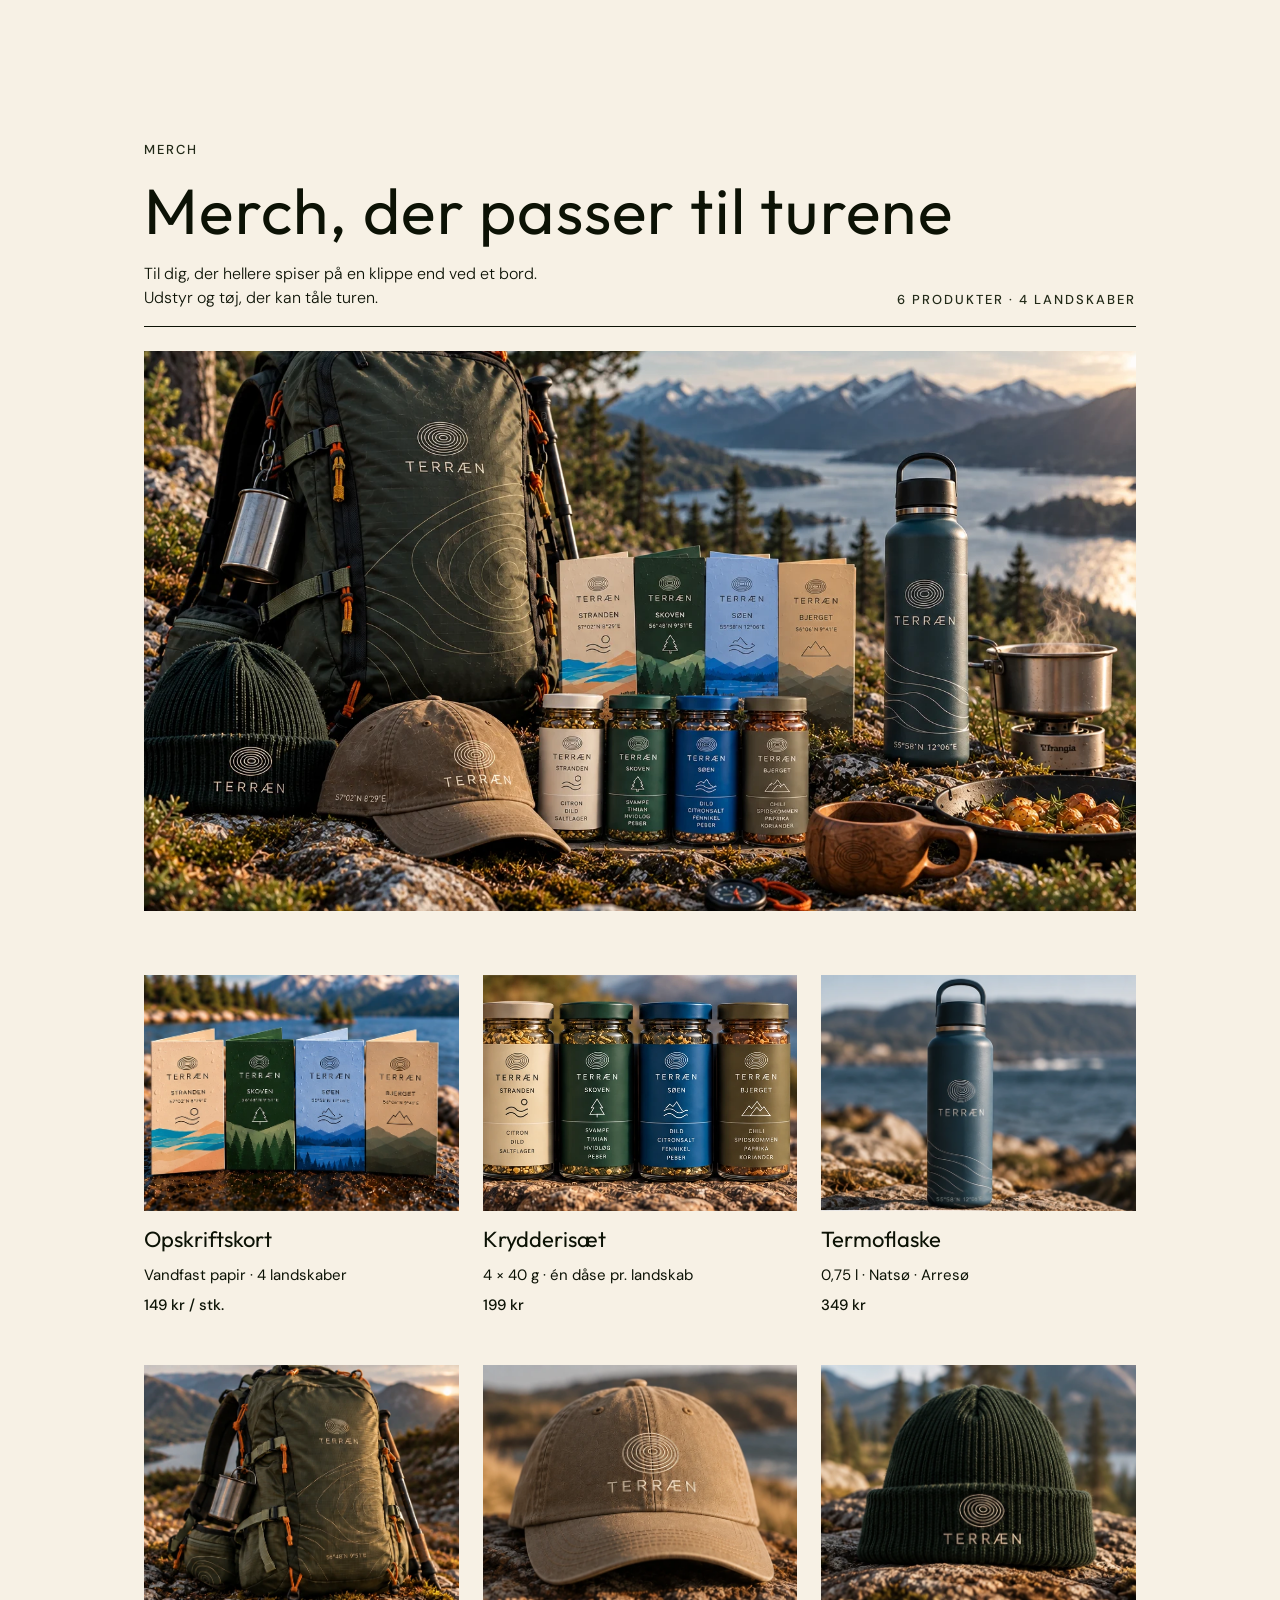
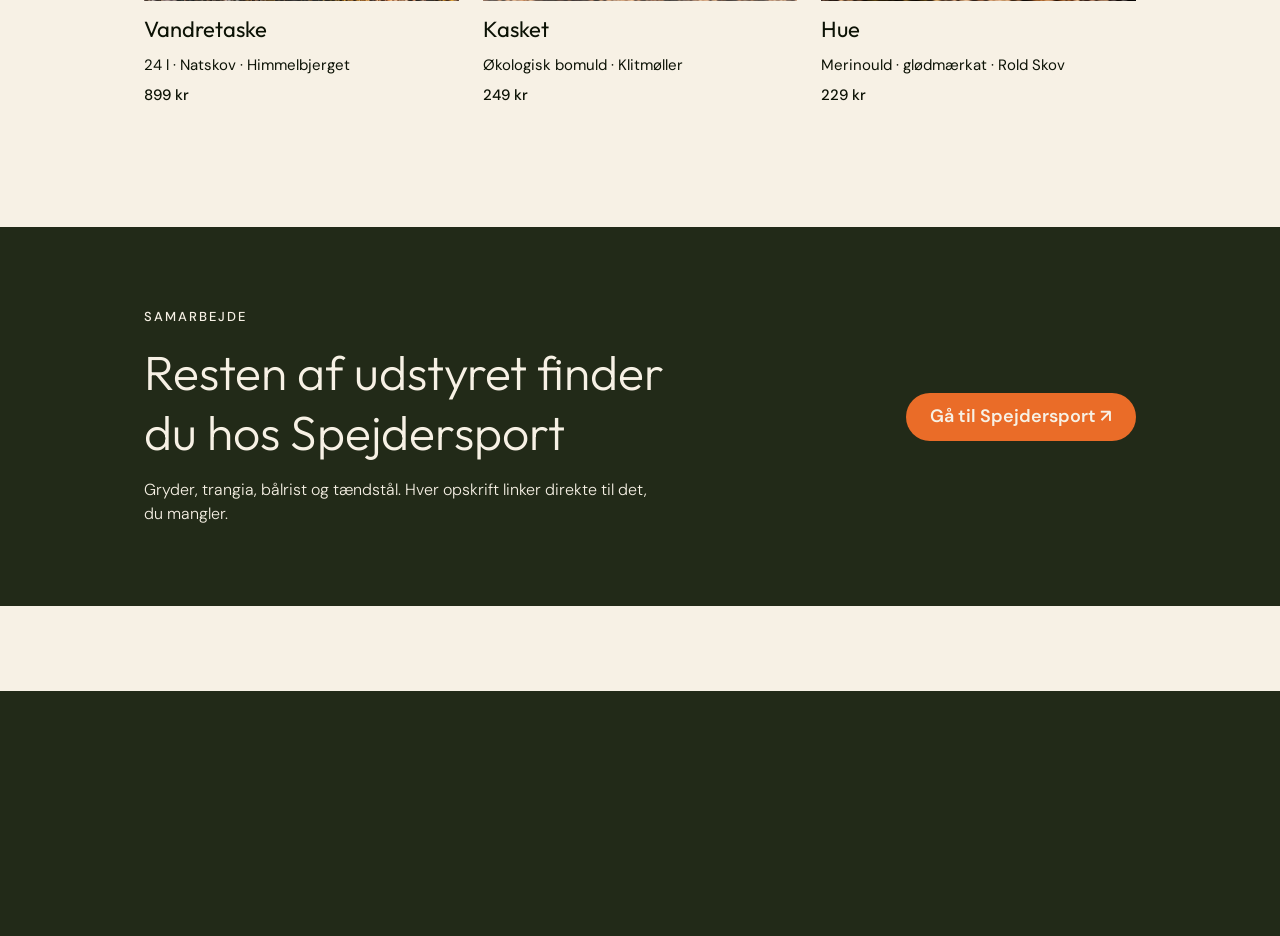
==== merch.html @ c0fa5314 "Merch: oversigt og produktside med billeder - merch.html med 6 produktkort (termoflaske, hue, kasket" ====
<!DOCTYPE html>
<html lang="da">

<head>
    <meta charset="UTF-8">
    <meta name="viewport" content="width=device-width, initial-scale=1.0">
    <link rel="preconnect" href="https://fonts.googleapis.com">
    <link rel="preconnect" href="https://fonts.gstatic.com" crossorigin>
    <link
        href="https://fonts.googleapis.com/css2?family=DM+Sans:ital,opsz,wght@0,9..40,100..1000;1,9..40,100..1000&family=Outfit:wght@100..900&family=Inter:wght@500;600&display=swap"
        rel="stylesheet">
    <link rel="stylesheet" href="css/custom.css">
    <link rel="stylesheet" href="css/general.css">
    <link rel="stylesheet" href="css/merch.css">
    <link rel="icon" href="favicon/favicon.png" type="image/png">
    <link rel="apple-touch-icon" href="favicon/favicon.png">
    <meta name="robots" content="noindex, nofollow">
    <script src="js/index.js" defer></script>
    <title>Terræn — Merch</title>
</head>

<body>
    <header></header>

    <main class="merch">
        <section class="merch-intro">
            <p class="caps lille-overskrift">Merch</p>
            <h1 class="merch-titel">Merch, der passer til turene</h1>
            <div class="merch-intro-bund">
                <p>Til dig, der hellere spiser på en klippe end ved et bord. Udstyr og tøj, der kan tåle turen.</p>
                <p class="caps lille-overskrift">6 produkter · 4 landskaber</p>
            </div>
        </section>

        <img class="merch-hero" src="imgs/merch/alle-produkter.webp" alt="Alle Terræn-produkter på en klippe ved en sø">

        <ul class="merchListe">
            <li class="merch-kort">
                <a href="merchprodukt.html?id=1">
                    <img class="merch-kort-billede" src="imgs/merch/opskriftskort-1.webp" alt="Opskriftskort">
                    <h3 class="merch-kort-navn">Opskriftskort</h3>
                    <p class="merch-kort-tekst">Vandfast papir · 4 landskaber</p>
                    <p class="merch-kort-pris">149 kr / stk.</p>
                </a>
            </li>

            <li class="merch-kort">
                <a href="merchprodukt.html?id=2">
                    <img class="merch-kort-billede" src="imgs/merch/krydderisaet-3.webp" alt="Krydderisæt">
                    <h3 class="merch-kort-navn">Krydderisæt</h3>
                    <p class="merch-kort-tekst">4 × 40 g · én dåse pr. landskab</p>
                    <p class="merch-kort-pris">199 kr</p>
                </a>
            </li>

            <li class="merch-kort">
                <a href="merchprodukt.html?id=3">
                    <img class="merch-kort-billede" src="imgs/merch/termoflaske-1.webp" alt="Termoflaske">
                    <h3 class="merch-kort-navn">Termoflaske</h3>
                    <p class="merch-kort-tekst">0,75 l · Natsø · Arresø</p>
                    <p class="merch-kort-pris">349 kr</p>
                </a>
            </li>

            <li class="merch-kort">
                <a href="merchprodukt.html?id=4">
                    <img class="merch-kort-billede" src="imgs/merch/vandretaske-1.webp" alt="Vandretaske">
                    <h3 class="merch-kort-navn">Vandretaske</h3>
                    <p class="merch-kort-tekst">24 l · Natskov · Himmelbjerget</p>
                    <p class="merch-kort-pris">899 kr</p>
                </a>
            </li>

            <li class="merch-kort">
                <a href="merchprodukt.html?id=5">
                    <img class="merch-kort-billede" src="imgs/merch/kasket-1.webp" alt="Kasket">
                    <h3 class="merch-kort-navn">Kasket</h3>
                    <p class="merch-kort-tekst">Økologisk bomuld · Klitmøller</p>
                    <p class="merch-kort-pris">249 kr</p>
                </a>
            </li>

            <li class="merch-kort">
                <a href="merchprodukt.html?id=6">
                    <img class="merch-kort-billede" src="imgs/merch/hue-1.webp" alt="Hue">
                    <h3 class="merch-kort-navn">Hue</h3>
                    <p class="merch-kort-tekst">Merinould · glødmærkat · Rold Skov</p>
                    <p class="merch-kort-pris">229 kr</p>
                </a>
            </li>
        </ul>

        <section class="samarbejde">
            <div class="samarbejde-tekst">
                <p class="caps lille-overskrift">Samarbejde</p>
                <h2 class="samarbejde-titel">Resten af udstyret finder du hos Spejdersport</h2>
                <p>Gryder, trangia, bålrist og tændstål. Hver opskrift linker direkte til det, du mangler.</p>
            </div>
            <a class="cta-btn" href="https://www.spejdersport.dk" target="_blank">Gå til Spejdersport ↗</a>
        </section>
    </main>

    <footer></footer>
</body>

</html>
---- css/custom.css ----
:root {
  --color-black: #000;
  --color-white: #fff;
  --color-light: #f7f1e5;
  --color-light300: rgba(180, 168, 125, 1);
  --color-green400: #4a6c40;
  --color-green700: #222a18;
  --color-green900: #0c1205;
  --color-orange: #ea6c28;
}
---- css/general.css ----
/**************************CSS Reset**************************/
*,
::before,
::after {
  box-sizing: border-box;
  margin: 0;
  padding: 0;
}

html {
  interpolate-size: allow-keywords;
  font-family: system-ui, sans-serif;
  line-height: 1.5;
  -webkit-font-smoothing: antialiased;
}

h1,
h2 {
  line-height: 1.25;
}

p,
li {
  text-wrap: pretty;
}

img,
svg {
  display: block;
  width: 100%;
  height: auto;
}

label {
  display: block;
}

input,
button,
textarea,
select {
  font: inherit;
  color: inherit;
  background-color: transparent;
  font-size: max(1em, 16px);
}

textarea {
  resize: none;
  min-height: 4lh;
}

legend {
  padding: 0;
}

select,
::picker(select) {
  appearance: base-select;
}
/************************ Fonts ****************************/
body {
  background-color: var(--color-light);
  color: var(--color-green900);
}
h1 {
  font-family: "Outfit";
  font-size: 64px;
  font-weight: 400;
}
h1.mobil {
  font-size: 48px;
}
h2 {
  font-family: "Outfit";
  font-size: 40px;
  font-weight: 300;
}
h2.mobil {
  font-size: 36px;
}
h3 {
  font-family: "Outfit";
  font-size: 32px;
  font-weight: 300;
}
h3.mobil {
  font-size: 24px;
}
h4 {
  font-family: "Outfit";
  font-size: 24px;
  font-weight: 400;
}
h4.mobil {
  font-size: 20px;
}
p {
  font-family: "DM Sans";
  font-size: 16px;
  font-weight: 400;
}
p.caps {
  text-transform: uppercase;
  letter-spacing: 2px;
}
p.caps_thin {
  text-transform: uppercase;
  font-weight: 200;
  letter-spacing: 3px;
}
p.logo-txt {
  font-family: "Outfit";
  font-size: 20px;
  font-weight: 500;
  text-transform: uppercase;
  letter-spacing: 2px;
}
a {
  font-family: "DM Sans";
  font-weight: 400;
  text-decoration: none;
  color: var(--color-green900);
}
a.cta-btn,
.btn {
  font-size: 18px;
  font-weight: 600;
}
a.navlink {
  font-family: "Outfit";
  font-size: 18px;
}
#orange {
  color: var(--color-orange);
}
p.footerlogo {
  font-family: "Outfit";
  font-size: 50px;
  font-weight: 300;
  text-transform: uppercase;
  letter-spacing: 3px;
  color: var(--color-light);
}
/****************************Button**************************/
.cta-btn {
  display: block;
  background-color: var(--color-orange);
  width: fit-content;
  height: 48px;
  align-content: center;
  padding-inline: 1.5rem;
  border-radius: 100px;
  color: var(--color-light);
}
.cta-btn:hover {
  background-color: var(--color-green900);
}
button {
  border: none;
}
/********************* Header & Footer ******************************/
#visiting {
  font-weight: 600;
  text-decoration: underline;
}
header {
  position: sticky;
  max-width: 1200px;
  width: 100%;
  justify-self: center;
  z-index: 99;
}
.headernav {
  display: flex;
  position: relative;
  height: 60px;
  align-items: center;
  justify-content: space-between;
  background-color: var(--color-light);
  border-radius: 500px;
  padding-inline: 1rem;
  margin: 10px;
  z-index: 99;
}
.logo {
  display: flex;
  align-items: center;
  gap: 8px;
  padding: 1rem;
  z-index: 98;
  img {
    max-width: 30px;
  }
}
.menuikon {
  padding: 1rem;
  cursor: pointer;
  z-index: 98;
}
.toplinje,
.midterlinje,
.bundlinje {
  display: block;
  width: 24px;
  height: 3px;
  margin-block: 4px;
  border-radius: 5px;
  background-color: var(--color-green900);
  transition:
    0.4s ease-out,
    color linear 0.01s;
}
.headermenu {
  list-style: none;
  display: none;
}
/* Menu Åben */
.menuikon.menuopen .toplinje {
  transform: rotate(135deg) translate(3px, -3px);
}
.menuikon.menuopen .midterlinje {
  animation: midrotation 0.3s ease-out forwards;
}
@keyframes midrotation {
  0% {
    transform: rotate(0);
  }
  50% {
    opacity: 0.5;
    display: none;
  }
  99% {
    opacity: 0;
    transform: rotate(145deg);
  }
  100% {
    display: none;
  }
}
.menuikon.menuopen .bundlinje {
  transform: rotate(225deg) translate(2px, 2px);
}
.headermenu.menuopen {
  position: absolute;
  top: 30px;
  left: 0;
  display: grid;
  background-color: var(--color-light);
  padding: 30px 0 0 0;
  width: 100%;
  padding: 3rem 1rem 1rem;
  border-bottom-left-radius: 30px;
  border-bottom-right-radius: 30px;
  .line {
    display: block;
    height: 1px;
    width: 100%;
    background-color: var(--color-light300);
  }
  a {
    display: block;
    padding: 1rem;
  }
  a.p-btm {
    padding-bottom: 200px;
  }
}
.line {
  display: none;
}
/* Footer ***************************************************/
footer {
  width: 100%;
  justify-items: center;
  background-color: var(--color-green700);
  padding-block: 65px 85px;
  margin-top: 85px;
  p.caps {
    width: 290px;
    letter-spacing: 6%;
    margin-inline: 1rem;
  }
}
.footernav {
  display: flex;
  flex-wrap: wrap;
  column-gap: 3rem;
  color: var(--color-light);
  row-gap: 3rem;
  justify-content: center;
  max-width: 1200px;
  .logo {
    position: relative;
    align-items: start;
    width: fit-content;
    max-width: 287px;
    width: 100%;
    padding: 0;
    margin: 0 1.5rem 3.5rem;
    img {
      max-width: 48px;
      margin-top: 20px;
    }
    p.samarbejde {
      position: absolute;
      top: 110px;
      font-style: italic;
      color: var(--color-light300);
      font-weight: 200;
      letter-spacing: 11%;
      opacity: 0.7;
    }
  }
}
.logo-txt-box {
  display: grid;
  p.logo-txt {
    line-height: 1px;
    font-size: 20px;
    font-weight: 200;
    text-transform: none;
    letter-spacing: 0.7px;
  }
}
.footermenu {
  list-style: none;
  padding-inline: 1.5rem;
  align-content: center;
  width: 320px;
  a.navlink {
    display: block;
    color: var(--color-light);
    font-weight: 300;
    padding-block: 0.25rem;
  }
}
.nyhedsbrev {
  color: var(--color-light);
  width: 100%;
  justify-items: center;
  align-content: center;
}
.tilmeld {
  display: flex;
  input {
    border: none;
    color: var(--color-green900);
    background-color: var(--color-light);
    padding: 0.5rem 1rem;
    border-top-left-radius: 50px;
    border-bottom-left-radius: 50px;
  }
  input:focus-visible {
    outline: none;
  }
  a.cta-btn {
    border-top-left-radius: 0;
    border-bottom-left-radius: 0;
  }
}
/* Desktop */
@media (min-width: 600px) {
  .footernav {
    row-gap: 5rem;
  }
  .footermenu,
  .nyhedsbrev {
    width: fit-content;
  }
  .nyhedsbrev {
    margin-right: 1.5rem;
  }
}
@media (min-width: 845px) {
  .menuikon {
    display: none;
  }
  .headermenu {
    display: flex;
    gap: 2rem;
    padding-right: 1rem;
  }
}
@media (min-width: 948px) {
  footer {
    padding-block: 105px 140px;
  }
  .footernav {
    column-gap: 0;
    justify-content: space-between;
    width: 100%;
  }
}
---- css/merch.css ----
/* =========================================================
   MERCH – Mobile first
   Bygger videre på custom.css (farver) og general.css
   (reset, fonte og .cta-btn). De filer ændres ikke.
   Produktkortene bruges også på produkt.html.
   ========================================================= */

/* Sidemargin – skifter på tablet og desktop længere nede */
.merch {
  --side-margin: 24px;
}

.merchListe,
.breadcrumbs ol { list-style: none; }

/* Bruges sammen med jeres p.caps */
.lille-overskrift {
  font-size: 13px;
  font-weight: 500;
  letter-spacing: 0.08em;
  color: var(--color-green700);
}

/* ---------- Intro ---------- */

.merch-intro {
  display: flex;
  flex-direction: column;
  gap: 16px;
  padding: 40px var(--side-margin) 24px;
}

.merch-titel {
  font-size: 44px;
  line-height: 1.1;
  letter-spacing: 0.02em;
}

.merch-intro-bund {
  display: flex;
  flex-direction: column;
  gap: 16px;
  padding-bottom: 16px;
  border-bottom: 1px solid var(--color-green900);
}
.merch-intro-bund p:not(.lille-overskrift) {
  font-weight: 300;
  max-width: 420px;
}

/* ---------- Stort billede ---------- */

.merch-hero {
  padding: 0 var(--side-margin);
  aspect-ratio: 3 / 2;
  object-fit: cover;
}

/* ---------- Produktkort ---------- */

.merchListe {
  display: grid;
  grid-template-columns: 1fr 1fr;
  gap: 32px 12px;
  padding: 48px var(--side-margin) 80px;
}

.merch-kort a {
  display: flex;
  flex-direction: column;
  align-items: flex-start;
  gap: 8px;
}

.merch-kort-billede {
  aspect-ratio: 4 / 3;
  object-fit: cover;
  margin-bottom: 4px;
  transition: opacity .2s;
}
.merch-kort a:hover .merch-kort-billede { opacity: .85; }

.merch-kort-navn {
  font-size: 18px;
  font-weight: 400;
}
.merch-kort-tekst,
.merch-kort-pris { font-size: 14px; }
.merch-kort-pris { font-weight: 500; }

/* ---------- Samarbejde (Spejdersport) ---------- */

.samarbejde {
  display: flex;
  flex-direction: column;
  gap: 32px;
  padding: 80px var(--side-margin);
  background-color: var(--color-green700);
  color: var(--color-light);
}

.samarbejde-tekst {
  display: flex;
  flex-direction: column;
  gap: 16px;
}
.samarbejde .lille-overskrift { color: var(--color-light); }
.samarbejde-titel {
  font-size: 36px;
  color: var(--color-light);
}
.samarbejde-tekst p:not(.lille-overskrift) { font-weight: 300; }

/* Jeres .cta-btn bliver grøn ved hover – på den mørke baggrund bliver den lys i stedet */
.samarbejde .cta-btn:hover {
  background-color: var(--color-light);
  color: var(--color-green900);
}

/* =========================================================
   TABLET
   ========================================================= */
@media (min-width: 768px) {
  .merch { --side-margin: 48px; }

  .merch-titel { font-size: 56px; }

  .merch-intro-bund {
    flex-direction: row;
    justify-content: space-between;
    align-items: flex-end;
  }

  .merchListe {
    grid-template-columns: repeat(3, 1fr);
    gap: 48px 24px;
  }
  .merch-kort-navn { font-size: 22px; }
  .merch-kort-tekst,
  .merch-kort-pris { font-size: 15px; }

  .samarbejde {
    flex-direction: row;
    justify-content: space-between;
    align-items: center;
  }
  .samarbejde-tekst { max-width: 560px; }
}

/* =========================================================
   DESKTOP
   ========================================================= */
@media (min-width: 1200px) {
  .merch { --side-margin: 144px; }

  .merch { padding-top: 80px; } /* plads til header */

  .merch-intro { padding-top: 60px; }
  .merch-titel { font-size: 64px; }

  .merch-hero {
    aspect-ratio: auto;
    height: 560px;
  }

  .merchListe { padding: 64px var(--side-margin) 120px; }

  .samarbejde-titel { font-size: 48px; }
}
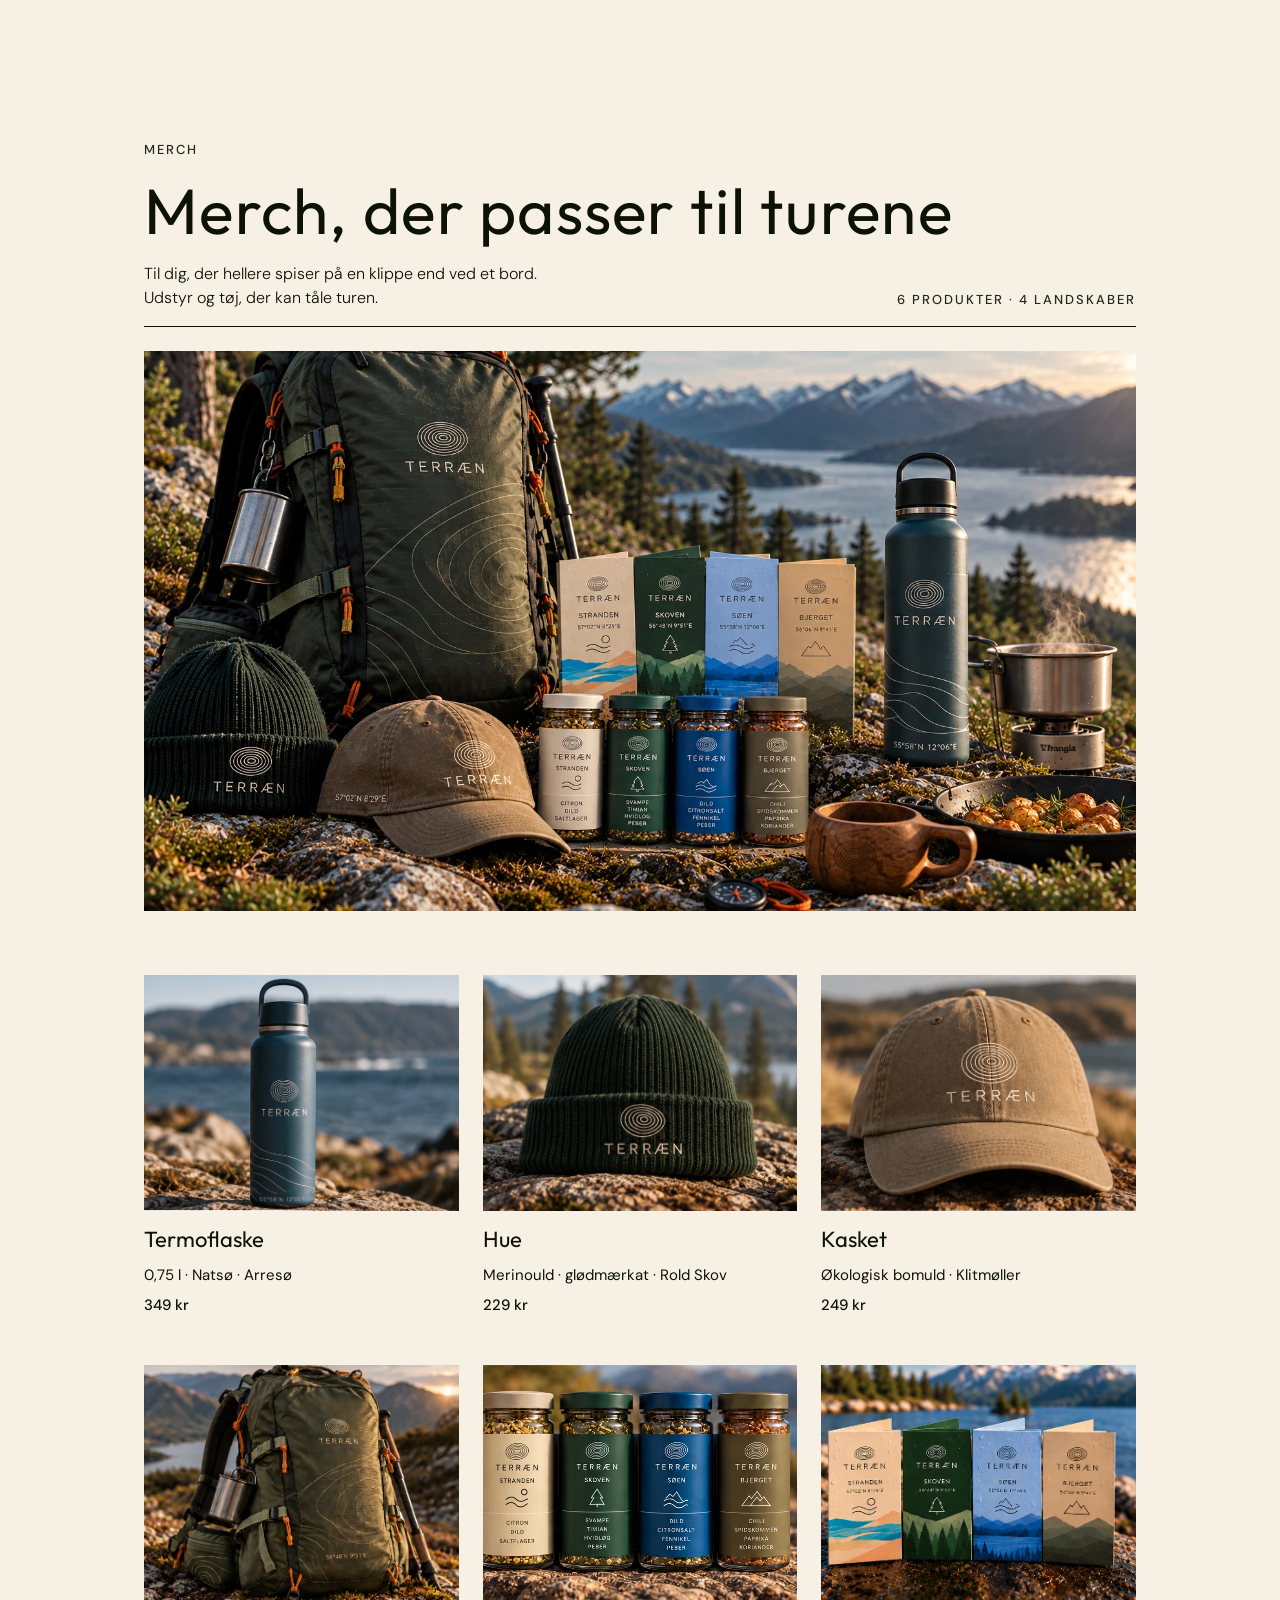
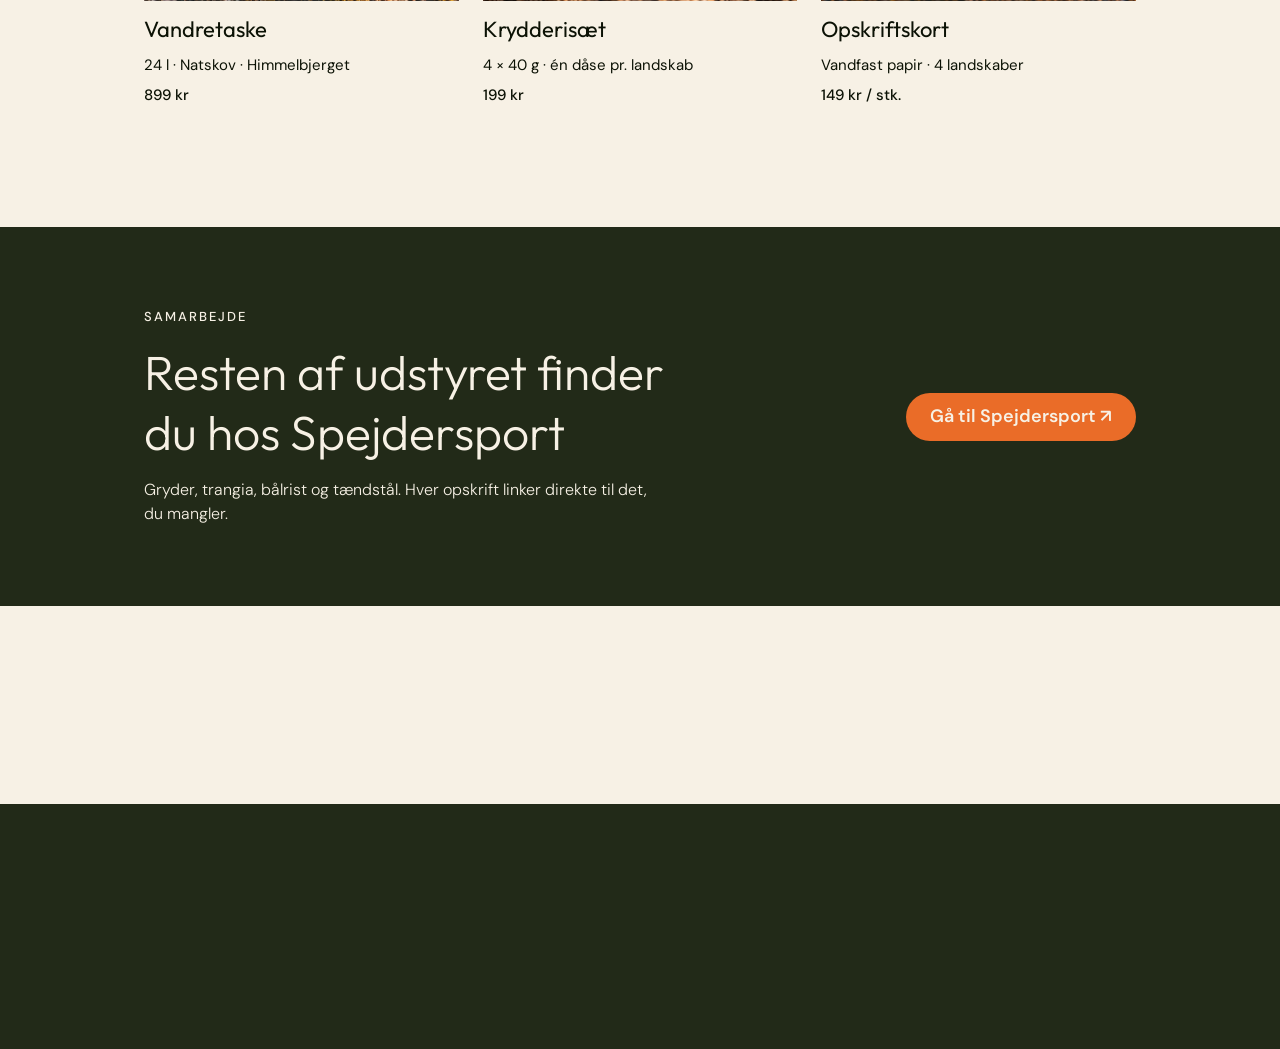
==== commit 24f82251: "Merch: ny rækkefølge, luft før footer, kun mobil og desktop - Produkterne står nu: termoflaske, hue," ====
--- a/merch.html
+++ b/merch.html
@@ -36,11 +36,38 @@
 
         <ul class="merchListe">
             <li class="merch-kort">
-                <a href="merchprodukt.html?id=1">
-                    <img class="merch-kort-billede" src="imgs/merch/opskriftskort-1.webp" alt="Opskriftskort">
-                    <h3 class="merch-kort-navn">Opskriftskort</h3>
-                    <p class="merch-kort-tekst">Vandfast papir · 4 landskaber</p>
-                    <p class="merch-kort-pris">149 kr / stk.</p>
+                <a href="merchprodukt.html?id=3">
+                    <img class="merch-kort-billede" src="imgs/merch/termoflaske-1.webp" alt="Termoflaske">
+                    <h3 class="merch-kort-navn">Termoflaske</h3>
+                    <p class="merch-kort-tekst">0,75 l · Natsø · Arresø</p>
+                    <p class="merch-kort-pris">349 kr</p>
+                </a>
+            </li>
+
+            <li class="merch-kort">
+                <a href="merchprodukt.html?id=6">
+                    <img class="merch-kort-billede" src="imgs/merch/hue-1.webp" alt="Hue">
+                    <h3 class="merch-kort-navn">Hue</h3>
+                    <p class="merch-kort-tekst">Merinould · glødmærkat · Rold Skov</p>
+                    <p class="merch-kort-pris">229 kr</p>
+                </a>
+            </li>
+
+            <li class="merch-kort">
+                <a href="merchprodukt.html?id=5">
+                    <img class="merch-kort-billede" src="imgs/merch/kasket-1.webp" alt="Kasket">
+                    <h3 class="merch-kort-navn">Kasket</h3>
+                    <p class="merch-kort-tekst">Økologisk bomuld · Klitmøller</p>
+                    <p class="merch-kort-pris">249 kr</p>
+                </a>
+            </li>
+
+            <li class="merch-kort">
+                <a href="merchprodukt.html?id=4">
+                    <img class="merch-kort-billede" src="imgs/merch/vandretaske-1.webp" alt="Vandretaske">
+                    <h3 class="merch-kort-navn">Vandretaske</h3>
+                    <p class="merch-kort-tekst">24 l · Natskov · Himmelbjerget</p>
+                    <p class="merch-kort-pris">899 kr</p>
                 </a>
             </li>
 
@@ -54,38 +81,11 @@
             </li>
 
             <li class="merch-kort">
-                <a href="merchprodukt.html?id=3">
-                    <img class="merch-kort-billede" src="imgs/merch/termoflaske-1.webp" alt="Termoflaske">
-                    <h3 class="merch-kort-navn">Termoflaske</h3>
-                    <p class="merch-kort-tekst">0,75 l · Natsø · Arresø</p>
-                    <p class="merch-kort-pris">349 kr</p>
-                </a>
-            </li>
-
-            <li class="merch-kort">
-                <a href="merchprodukt.html?id=4">
-                    <img class="merch-kort-billede" src="imgs/merch/vandretaske-1.webp" alt="Vandretaske">
-                    <h3 class="merch-kort-navn">Vandretaske</h3>
-                    <p class="merch-kort-tekst">24 l · Natskov · Himmelbjerget</p>
-                    <p class="merch-kort-pris">899 kr</p>
-                </a>
-            </li>
-
-            <li class="merch-kort">
-                <a href="merchprodukt.html?id=5">
-                    <img class="merch-kort-billede" src="imgs/merch/kasket-1.webp" alt="Kasket">
-                    <h3 class="merch-kort-navn">Kasket</h3>
-                    <p class="merch-kort-tekst">Økologisk bomuld · Klitmøller</p>
-                    <p class="merch-kort-pris">249 kr</p>
-                </a>
-            </li>
-
-            <li class="merch-kort">
-                <a href="merchprodukt.html?id=6">
-                    <img class="merch-kort-billede" src="imgs/merch/hue-1.webp" alt="Hue">
-                    <h3 class="merch-kort-navn">Hue</h3>
-                    <p class="merch-kort-tekst">Merinould · glødmærkat · Rold Skov</p>
-                    <p class="merch-kort-pris">229 kr</p>
+                <a href="merchprodukt.html?id=1">
+                    <img class="merch-kort-billede" src="imgs/merch/opskriftskort-1.webp" alt="Opskriftskort">
+                    <h3 class="merch-kort-navn">Opskriftskort</h3>
+                    <p class="merch-kort-tekst">Vandfast papir · 4 landskaber</p>
+                    <p class="merch-kort-pris">149 kr / stk.</p>
                 </a>
             </li>
         </ul>
--- a/css/merch.css
+++ b/css/merch.css
@@ -94,6 +94,7 @@
   display: flex;
   flex-direction: column;
   gap: 32px;
+  margin-bottom: 80px; /* lyst mellemrum før footeren, som på opskriftsiden */
   padding: 80px var(--side-margin);
   background-color: var(--color-green700);
   color: var(--color-light);
@@ -165,5 +166,6 @@
 
   .merchListe { padding: 64px var(--side-margin) 120px; }
 
+  .samarbejde { margin-bottom: 198px; }
   .samarbejde-titel { font-size: 48px; }
 }
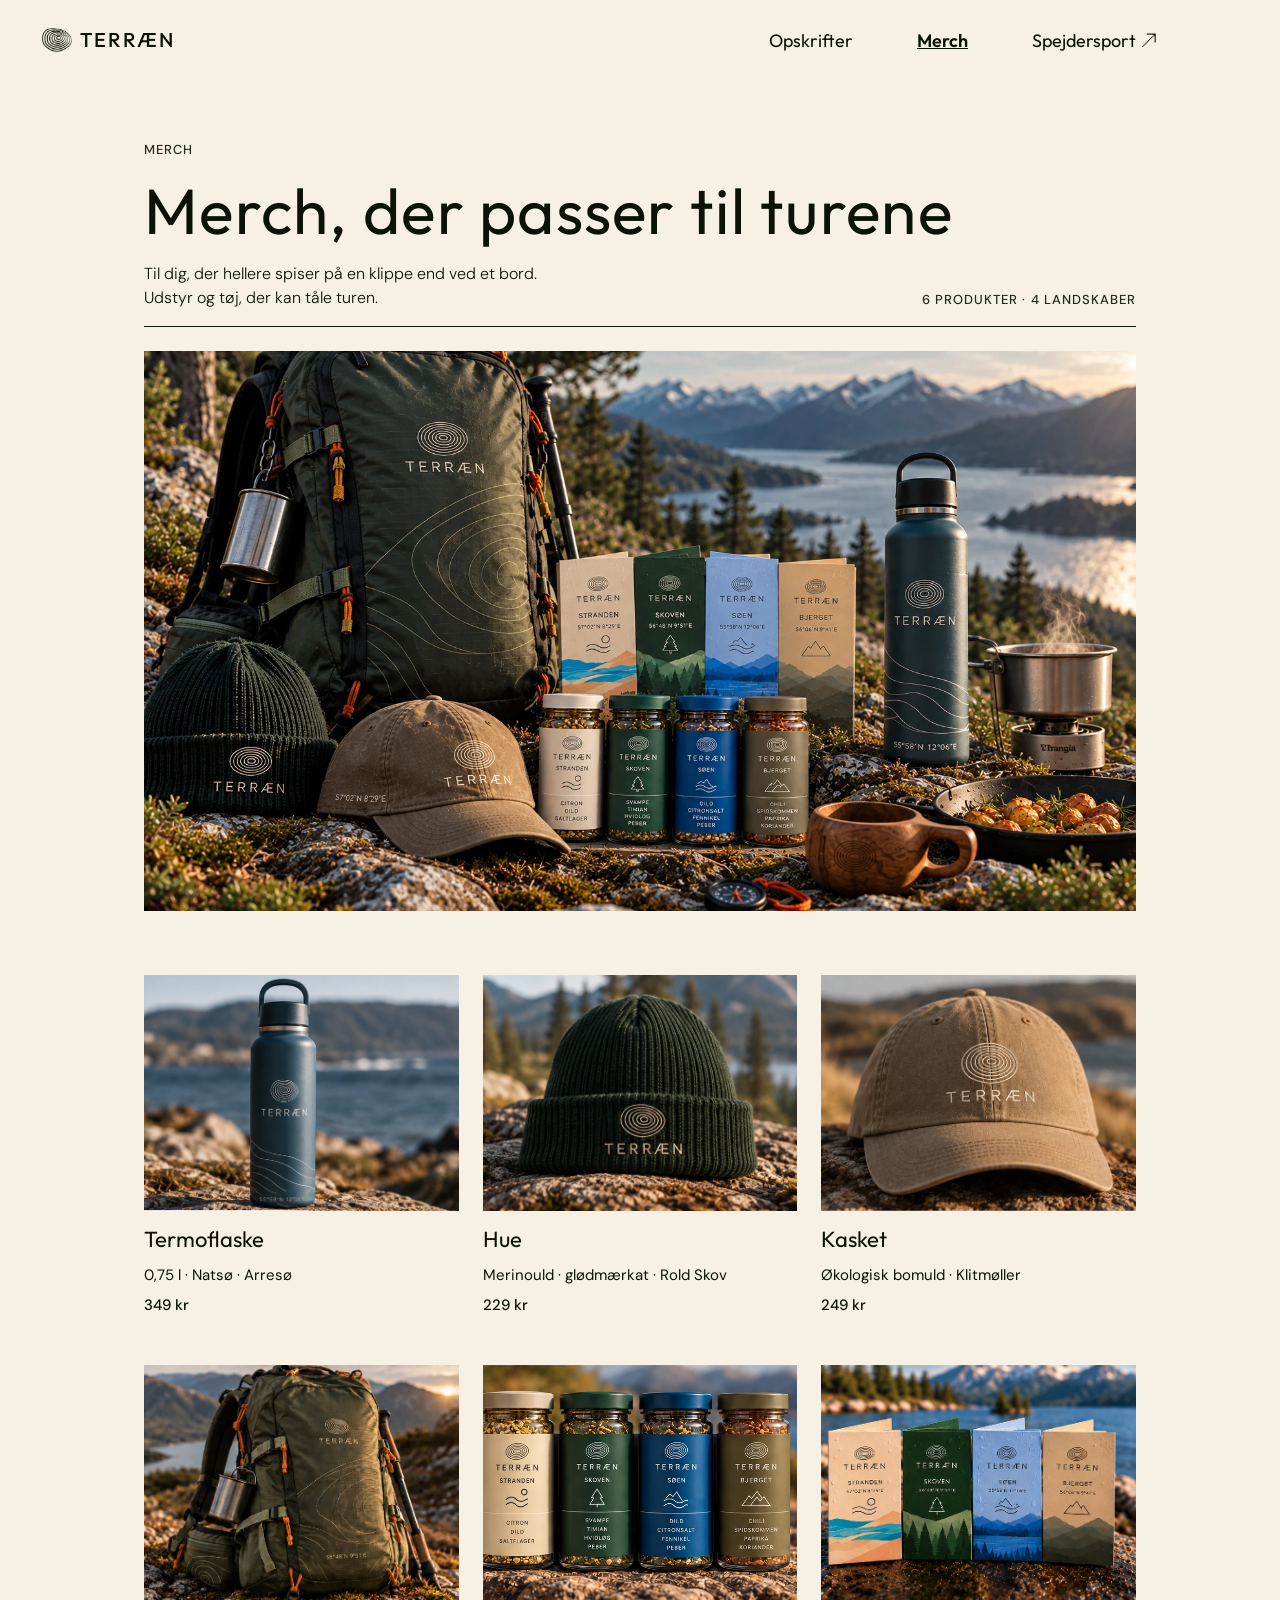
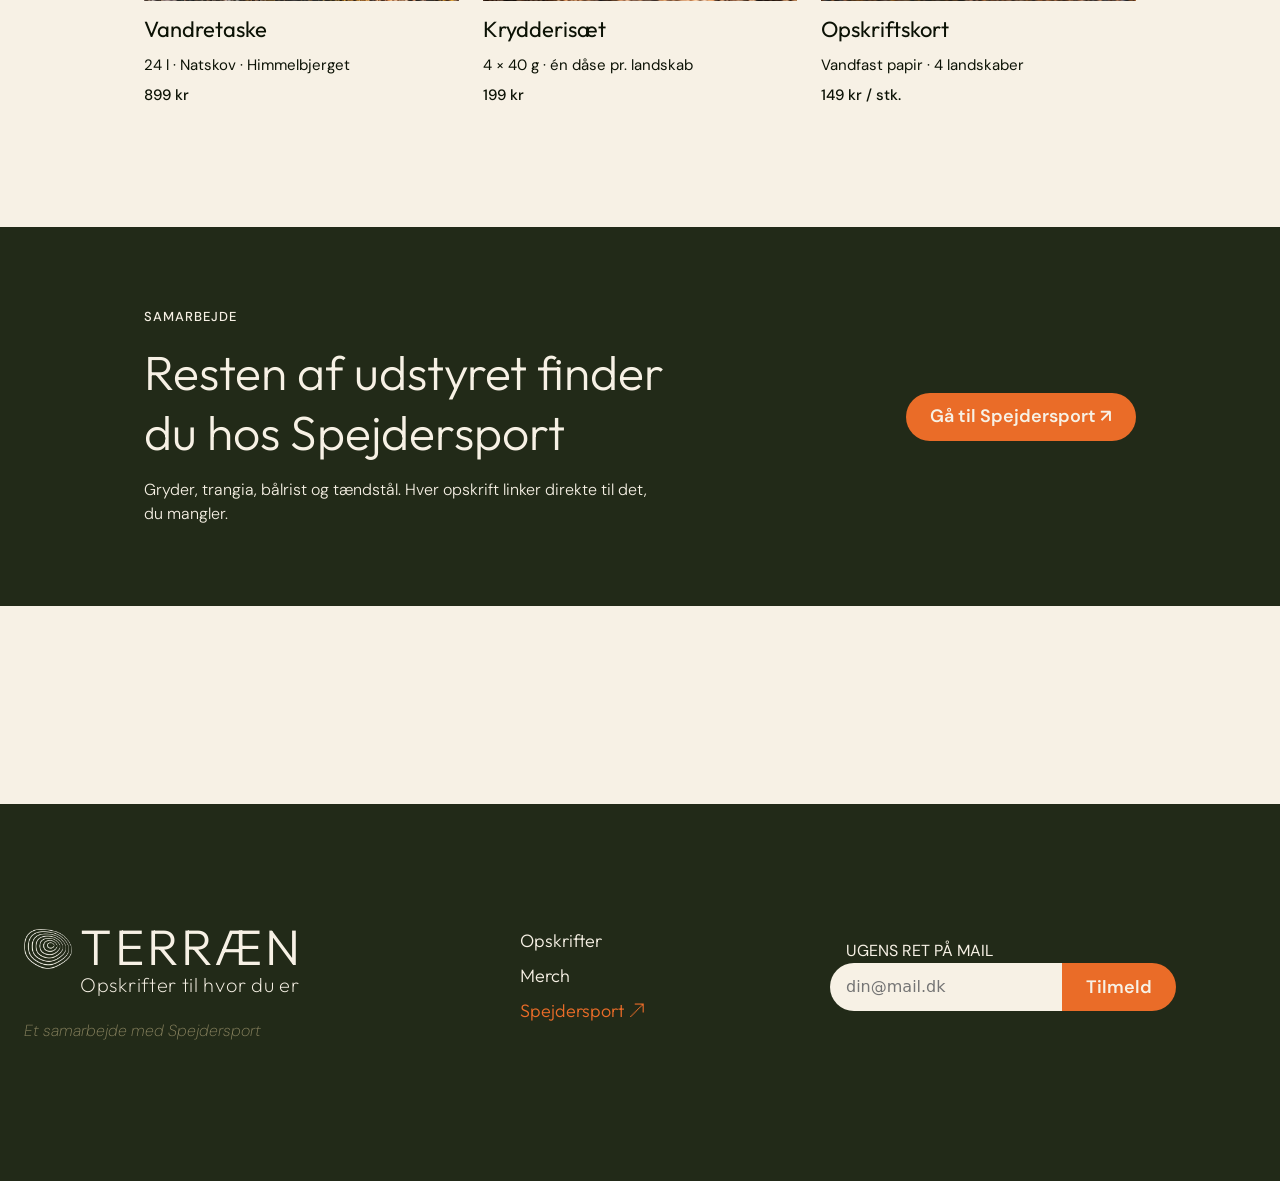
==== commit db43841f: "Merge upstream/main: fælles header, footer og favicon på singleview og merch - Konflikt i singleview" ====
--- a/merch.html
+++ b/merch.html
@@ -1,26 +1,46 @@
-<!DOCTYPE html>
+<!doctype html>
 <html lang="da">
+  <head>
+    <meta charset="UTF-8" />
+    <meta name="viewport" content="width=device-width, initial-scale=1.0" />
+    <link rel="preconnect" href="https://fonts.googleapis.com" />
+    <link rel="preconnect" href="https://fonts.gstatic.com" crossorigin />
+    <link href="https://fonts.googleapis.com/css2?family=DM+Sans:ital,opsz,wght@0,9..40,100..1000;1,9..40,100..1000&family=Outfit:wght@100..900&family=Inter:wght@500;600&display=swap" rel="stylesheet" />
+    <link rel="stylesheet" href="css/custom.css" />
+    <link rel="stylesheet" href="css/general.css" />
+    <link rel="stylesheet" href="css/merch.css" />
+    <meta name="robots" content="noindex, nofollow" />
+    <link rel="apple-touch-icon" sizes="180x180" href="favicon/apple-touch-icon.png" />
+    <link rel="icon" type="image/png" sizes="32x32" href="favicon/favicon-32x32.png" />
+    <link rel="icon" type="image/png" sizes="16x16" href="favicon/favicon-16x16.png" />
+    <link rel="manifest" href="favicon/site.webmanifest" />
+    <script src="js/generel.js" defer></script>
+    <script src="js/index.js" defer></script>
+    <title>Terræn Merch</title>
+  </head>
 
-<head>
-    <meta charset="UTF-8">
-    <meta name="viewport" content="width=device-width, initial-scale=1.0">
-    <link rel="preconnect" href="https://fonts.googleapis.com">
-    <link rel="preconnect" href="https://fonts.gstatic.com" crossorigin>
-    <link
-        href="https://fonts.googleapis.com/css2?family=DM+Sans:ital,opsz,wght@0,9..40,100..1000;1,9..40,100..1000&family=Outfit:wght@100..900&family=Inter:wght@500;600&display=swap"
-        rel="stylesheet">
-    <link rel="stylesheet" href="css/custom.css">
-    <link rel="stylesheet" href="css/general.css">
-    <link rel="stylesheet" href="css/merch.css">
-    <link rel="icon" href="favicon/favicon.png" type="image/png">
-    <link rel="apple-touch-icon" href="favicon/favicon.png">
-    <meta name="robots" content="noindex, nofollow">
-    <script src="js/index.js" defer></script>
-    <title>Terræn — Merch</title>
-</head>
-
-<body>
-    <header></header>
+  <body>
+    <header>
+      <nav class="headernav">
+        <a href="/" class="logo">
+          <img src="imgs/logo-sort.webp" alt="Logo for Terræn, en bølget spiral inspireret af et topografisk kort." />
+          <p class="logo-txt">Terræn</p>
+        </a>
+        <button class="menuikon" aria-label="Åben mobil menu">
+          <span class="toplinje"></span>
+          <span class="midterlinje"></span>
+          <span class="bundlinje"></span>
+        </button>
+        <ul class="headermenu">
+          <li><span class="line"></span></li>
+          <li><a class="navlink" href="productlist.html">Opskrifter</a></li>
+          <li><span class="line"></span></li>
+          <li><a id="visiting" class="navlink" href="merch.html">Merch</a></li>
+          <li><span class="line"></span></li>
+          <li><a class="navlink p-btm" href="https://www.spejdersport.dk/" target="_blank">Spejdersport &#129125;</a></li>
+        </ul>
+      </nav>
+    </header>
 
     <main class="merch">
         <section class="merch-intro">
@@ -90,17 +110,36 @@
             </li>
         </ul>
 
-        <section class="samarbejde">
-            <div class="samarbejde-tekst">
+        <section class="spejdersport">
+            <div class="spejdersport-tekst">
                 <p class="caps lille-overskrift">Samarbejde</p>
-                <h2 class="samarbejde-titel">Resten af udstyret finder du hos Spejdersport</h2>
+                <h2 class="spejdersport-titel">Resten af udstyret finder du hos Spejdersport</h2>
                 <p>Gryder, trangia, bålrist og tændstål. Hver opskrift linker direkte til det, du mangler.</p>
             </div>
             <a class="cta-btn" href="https://www.spejdersport.dk" target="_blank">Gå til Spejdersport ↗</a>
         </section>
     </main>
 
-    <footer></footer>
-</body>
-
+    <footer>
+      <nav class="footernav">
+        <div class="logo">
+          <img src="imgs/logo-hvid.webp" alt="Logo for Terræn, en bølget spiral inspireret af et topografisk kort." />
+          <div class="logo-txt-box">
+            <p class="footerlogo">Terræn</p>
+            <p class="logo-txt">Opskrifter til hvor du er</p>
+          </div>
+          <p class="samarbejde">Et samarbejde med Spejdersport</p>
+        </div>
+        <ul class="footermenu">
+          <li><a class="navlink" href="productlist.html">Opskrifter</a></li>
+          <li><a class="navlink" href="merch.html">Merch</a></li>
+          <li><a class="navlink" id="orange" href="https://www.spejdersport.dk/" target="_blank">Spejdersport &#129125;</a></li>
+        </ul>
+        <div class="nyhedsbrev">
+          <p class="caps">Ugens ret på mail</p>
+          <div class="tilmeld"><input type="email" placeholder="din@mail.dk" /><a class="cta-btn" href="#">Tilmeld</a></div>
+        </div>
+      </nav>
+    </footer>
+  </body>
 </html>
--- a/css/general.css
+++ b/css/general.css
@@ -68,32 +68,20 @@
   font-size: 64px;
   font-weight: 400;
 }
-h1.mobil {
-  font-size: 48px;
-}
 h2 {
   font-family: "Outfit";
   font-size: 40px;
   font-weight: 300;
 }
-h2.mobil {
-  font-size: 36px;
-}
 h3 {
   font-family: "Outfit";
   font-size: 32px;
   font-weight: 300;
 }
-h3.mobil {
-  font-size: 24px;
-}
 h4 {
   font-family: "Outfit";
   font-size: 24px;
   font-weight: 400;
-}
-h4.mobil {
-  font-size: 20px;
 }
 p {
   font-family: "DM Sans";
@@ -102,12 +90,10 @@
 }
 p.caps {
   text-transform: uppercase;
-  letter-spacing: 2px;
 }
 p.caps_thin {
   text-transform: uppercase;
   font-weight: 200;
-  letter-spacing: 3px;
 }
 p.logo-txt {
   font-family: "Outfit";
@@ -272,7 +258,7 @@
 /* Footer ***************************************************/
 footer {
   width: 100%;
-  justify-items: center;
+  justify-content: center;
   background-color: var(--color-green700);
   padding-block: 65px 85px;
   margin-top: 85px;
@@ -389,6 +375,5 @@
   .footernav {
     column-gap: 0;
     justify-content: space-between;
-    width: 100%;
-  }
-}
+  }
+}
--- a/css/merch.css
+++ b/css/merch.css
@@ -1,19 +1,13 @@
-/* =========================================================
-   MERCH – Mobile first
-   Bygger videre på custom.css (farver) og general.css
-   (reset, fonte og .cta-btn). De filer ændres ikke.
-   Produktkortene bruges også på produkt.html.
-   ========================================================= */
-
-/* Sidemargin – skifter på tablet og desktop længere nede */
+/* Sidemargin */
 .merch {
   --side-margin: 24px;
 }
 
 .merchListe,
-.breadcrumbs ol { list-style: none; }
+.breadcrumbs ol {
+  list-style: none;
+}
 
-/* Bruges sammen med jeres p.caps */
 .lille-overskrift {
   font-size: 13px;
   font-weight: 500;
@@ -76,55 +70,70 @@
   aspect-ratio: 4 / 3;
   object-fit: cover;
   margin-bottom: 4px;
-  transition: opacity .2s;
+  transition: opacity 0.2s;
 }
-.merch-kort a:hover .merch-kort-billede { opacity: .85; }
+.merch-kort a:hover .merch-kort-billede {
+  opacity: 0.85;
+}
 
 .merch-kort-navn {
   font-size: 18px;
   font-weight: 400;
 }
 .merch-kort-tekst,
-.merch-kort-pris { font-size: 14px; }
-.merch-kort-pris { font-weight: 500; }
+.merch-kort-pris {
+  font-size: 14px;
+}
+.merch-kort-pris {
+  font-weight: 500;
+}
 
-/* ---------- Samarbejde (Spejdersport) ---------- */
+/* ---------- Spejdersport ---------- */
 
-.samarbejde {
+.spejdersport {
   display: flex;
   flex-direction: column;
   gap: 32px;
-  margin-bottom: 80px; /* lyst mellemrum før footeren, som på opskriftsiden */
+  margin-bottom: 80px;
   padding: 80px var(--side-margin);
   background-color: var(--color-green700);
   color: var(--color-light);
 }
 
-.samarbejde-tekst {
+.spejdersport-tekst {
   display: flex;
   flex-direction: column;
   gap: 16px;
 }
-.samarbejde .lille-overskrift { color: var(--color-light); }
-.samarbejde-titel {
+.spejdersport .lille-overskrift {
+  color: var(--color-light);
+}
+.spejdersport-titel {
   font-size: 36px;
   color: var(--color-light);
 }
-.samarbejde-tekst p:not(.lille-overskrift) { font-weight: 300; }
+.spejdersport-tekst p:not(.lille-overskrift) {
+  font-weight: 300;
+}
 
-/* Jeres .cta-btn bliver grøn ved hover – på den mørke baggrund bliver den lys i stedet */
-.samarbejde .cta-btn:hover {
+.spejdersport .cta-btn:hover {
   background-color: var(--color-light);
   color: var(--color-green900);
 }
 
-/* =========================================================
-   TABLET
-   ========================================================= */
-@media (min-width: 768px) {
-  .merch { --side-margin: 48px; }
+/* ---------- Desktop ---------- */
 
-  .merch-titel { font-size: 56px; }
+@media (min-width: 1200px) {
+  .merch {
+    --side-margin: 144px;
+  }
+
+  .merch-intro {
+    padding-top: 60px;
+  }
+  .merch-titel {
+    font-size: 64px;
+  }
 
   .merch-intro-bund {
     flex-direction: row;
@@ -132,40 +141,34 @@
     align-items: flex-end;
   }
 
-  .merchListe {
-    grid-template-columns: repeat(3, 1fr);
-    gap: 48px 24px;
-  }
-  .merch-kort-navn { font-size: 22px; }
-  .merch-kort-tekst,
-  .merch-kort-pris { font-size: 15px; }
-
-  .samarbejde {
-    flex-direction: row;
-    justify-content: space-between;
-    align-items: center;
-  }
-  .samarbejde-tekst { max-width: 560px; }
-}
-
-/* =========================================================
-   DESKTOP
-   ========================================================= */
-@media (min-width: 1200px) {
-  .merch { --side-margin: 144px; }
-
-  .merch { padding-top: 80px; } /* plads til header */
-
-  .merch-intro { padding-top: 60px; }
-  .merch-titel { font-size: 64px; }
-
   .merch-hero {
     aspect-ratio: auto;
     height: 560px;
   }
 
-  .merchListe { padding: 64px var(--side-margin) 120px; }
+  .merchListe {
+    grid-template-columns: repeat(3, 1fr);
+    gap: 48px 24px;
+    padding: 64px var(--side-margin) 120px;
+  }
+  .merch-kort-navn {
+    font-size: 22px;
+  }
+  .merch-kort-tekst,
+  .merch-kort-pris {
+    font-size: 15px;
+  }
 
-  .samarbejde { margin-bottom: 198px; }
-  .samarbejde-titel { font-size: 48px; }
+  .spejdersport {
+    flex-direction: row;
+    justify-content: space-between;
+    align-items: center;
+    margin-bottom: 198px;
+  }
+  .spejdersport-tekst {
+    max-width: 560px;
+  }
+  .spejdersport-titel {
+    font-size: 48px;
+  }
 }
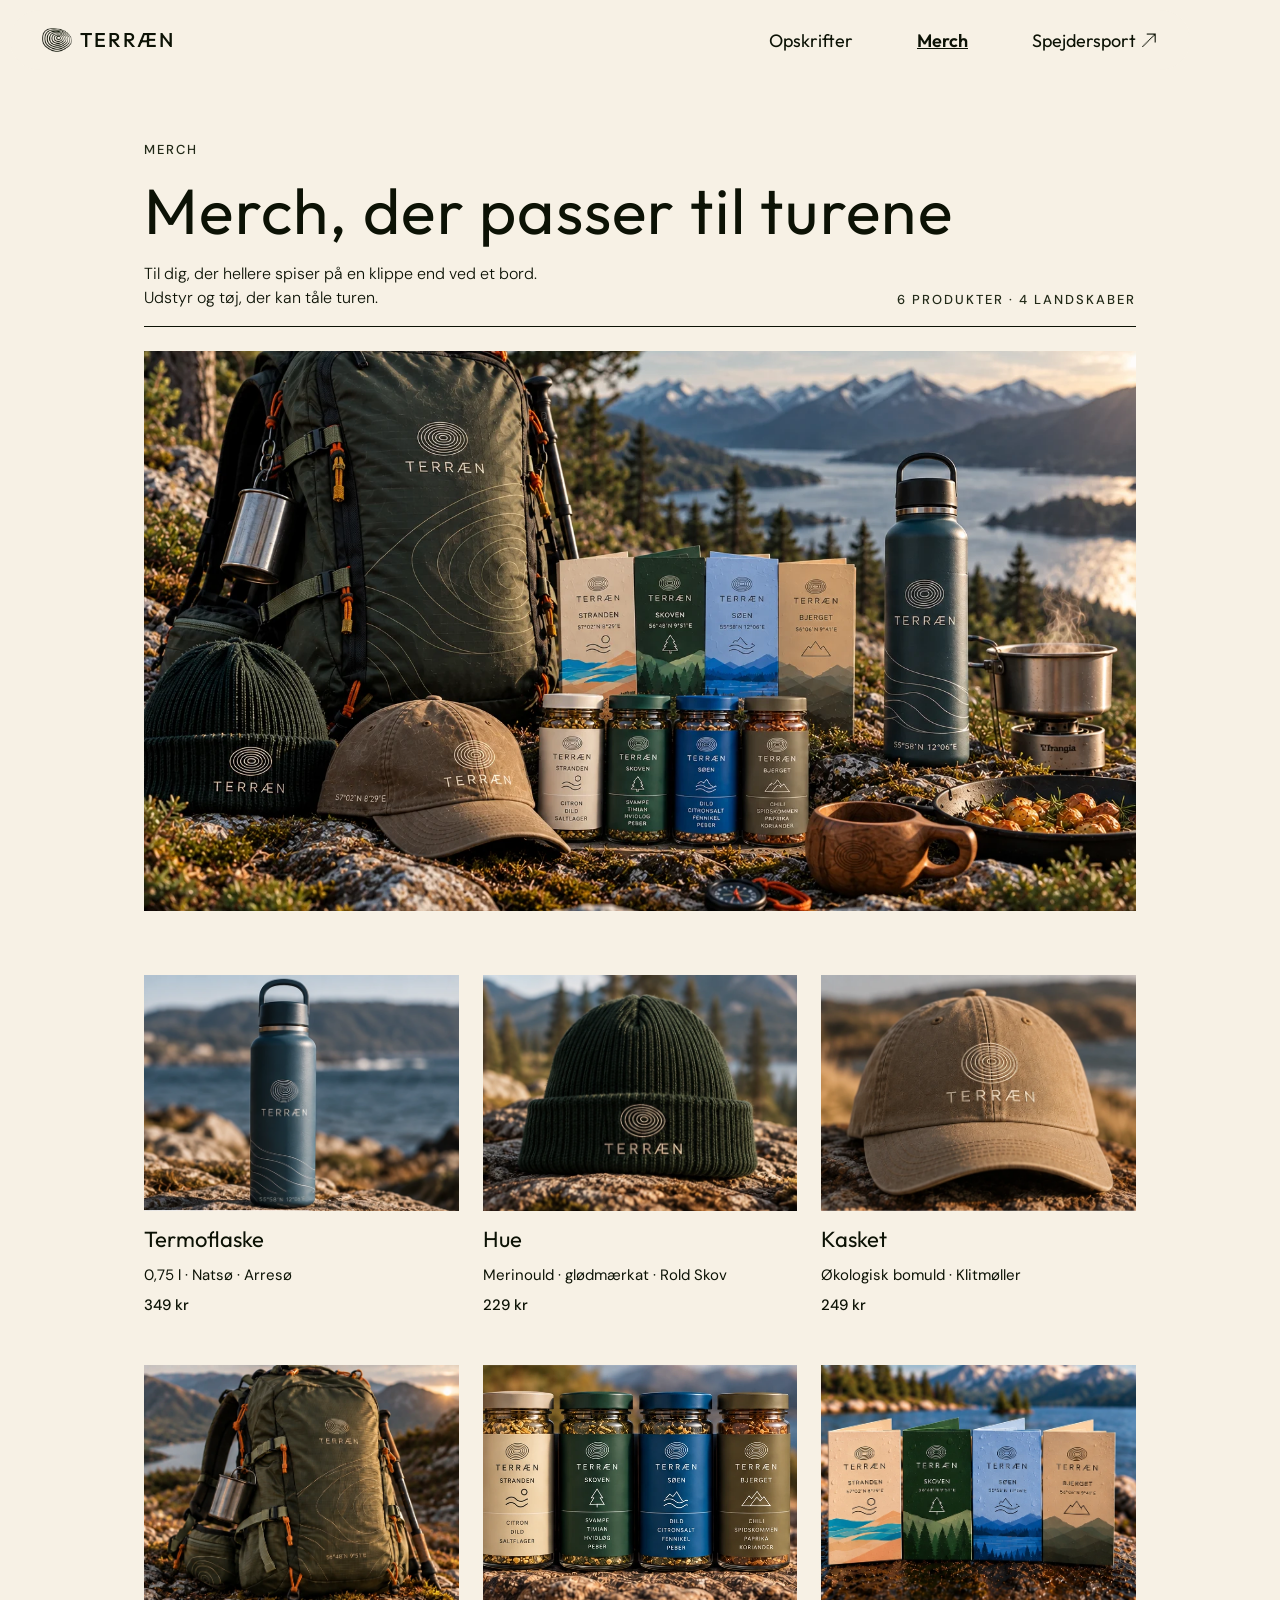
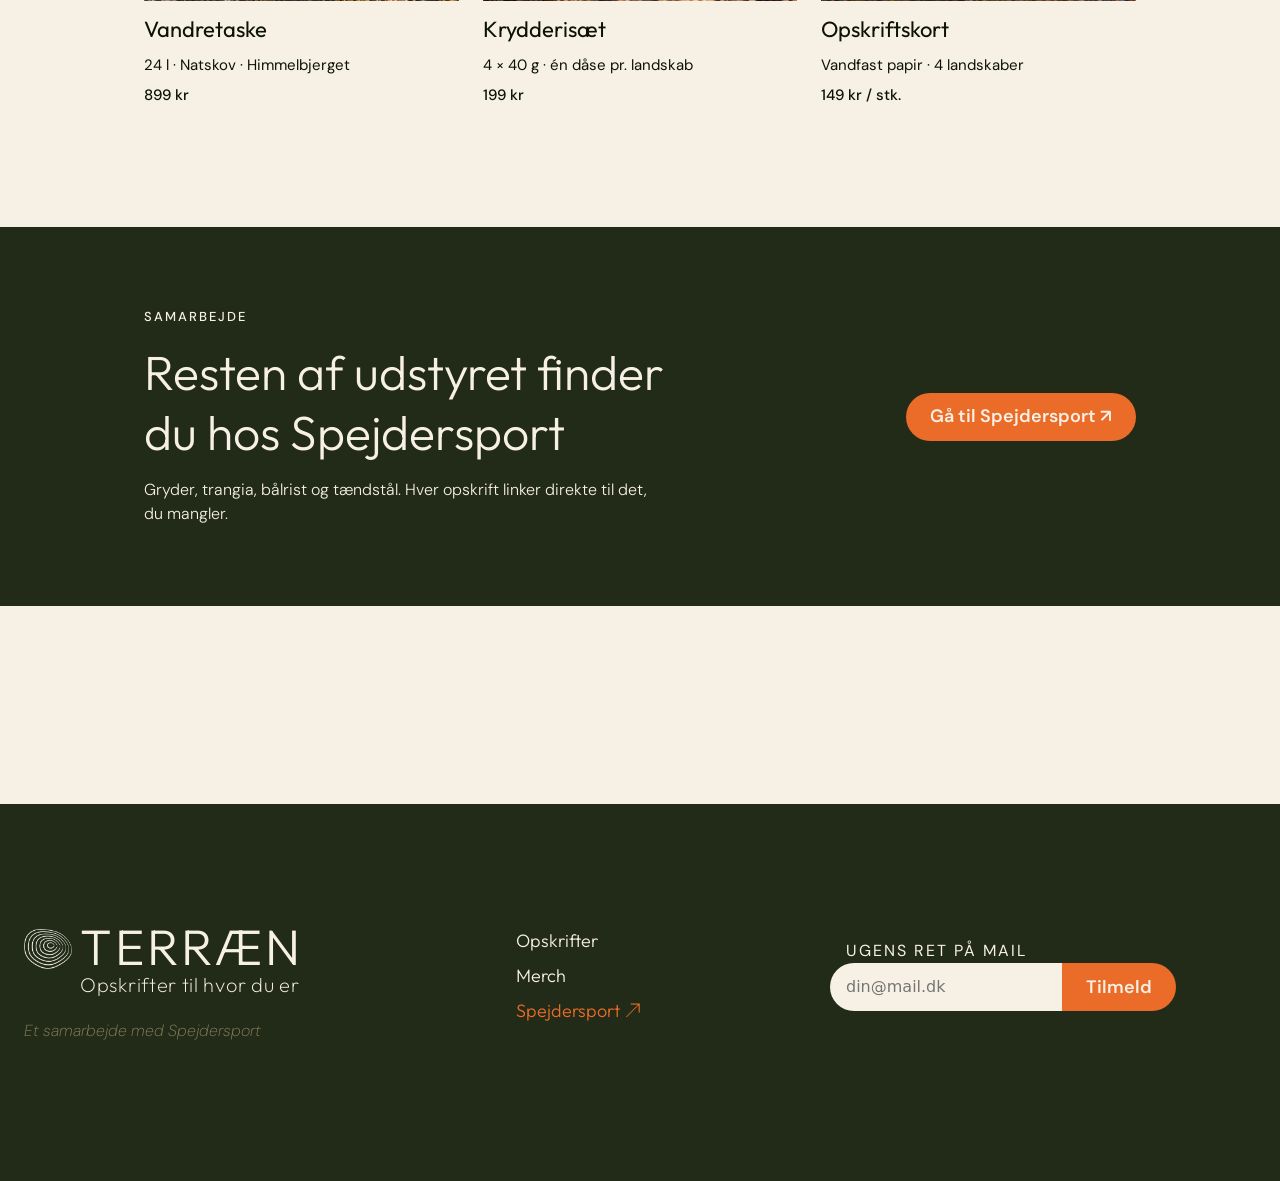
==== commit dead9d07: "fixet links til forsiden i header+footer" ====
--- a/merch.html
+++ b/merch.html
@@ -1,127 +1,131 @@
 <!doctype html>
 <html lang="da">
-  <head>
-    <meta charset="UTF-8" />
-    <meta name="viewport" content="width=device-width, initial-scale=1.0" />
-    <link rel="preconnect" href="https://fonts.googleapis.com" />
-    <link rel="preconnect" href="https://fonts.gstatic.com" crossorigin />
-    <link href="https://fonts.googleapis.com/css2?family=DM+Sans:ital,opsz,wght@0,9..40,100..1000;1,9..40,100..1000&family=Outfit:wght@100..900&family=Inter:wght@500;600&display=swap" rel="stylesheet" />
-    <link rel="stylesheet" href="css/custom.css" />
-    <link rel="stylesheet" href="css/general.css" />
-    <link rel="stylesheet" href="css/merch.css" />
-    <meta name="robots" content="noindex, nofollow" />
-    <link rel="apple-touch-icon" sizes="180x180" href="favicon/apple-touch-icon.png" />
-    <link rel="icon" type="image/png" sizes="32x32" href="favicon/favicon-32x32.png" />
-    <link rel="icon" type="image/png" sizes="16x16" href="favicon/favicon-16x16.png" />
-    <link rel="manifest" href="favicon/site.webmanifest" />
-    <script src="js/generel.js" defer></script>
-    <script src="js/index.js" defer></script>
-    <title>Terræn Merch</title>
-  </head>
 
-  <body>
-    <header>
-      <nav class="headernav">
-        <a href="/" class="logo">
-          <img src="imgs/logo-sort.webp" alt="Logo for Terræn, en bølget spiral inspireret af et topografisk kort." />
-          <p class="logo-txt">Terræn</p>
+<head>
+  <meta charset="UTF-8" />
+  <meta name="viewport" content="width=device-width, initial-scale=1.0" />
+  <link rel="preconnect" href="https://fonts.googleapis.com" />
+  <link rel="preconnect" href="https://fonts.gstatic.com" crossorigin />
+  <link
+    href="https://fonts.googleapis.com/css2?family=DM+Sans:ital,opsz,wght@0,9..40,100..1000;1,9..40,100..1000&family=Outfit:wght@100..900&family=Inter:wght@500;600&display=swap"
+    rel="stylesheet" />
+  <link rel="stylesheet" href="css/custom.css" />
+  <link rel="stylesheet" href="css/general.css" />
+  <link rel="stylesheet" href="css/merch.css" />
+  <meta name="robots" content="noindex, nofollow" />
+  <link rel="apple-touch-icon" sizes="180x180" href="favicon/apple-touch-icon.png" />
+  <link rel="icon" type="image/png" sizes="32x32" href="favicon/favicon-32x32.png" />
+  <link rel="icon" type="image/png" sizes="16x16" href="favicon/favicon-16x16.png" />
+  <link rel="manifest" href="favicon/site.webmanifest" />
+  <script src="js/generel.js" defer></script>
+  <script src="js/index.js" defer></script>
+  <title>Terræn Merch</title>
+</head>
+
+<body>
+  <header>
+    <nav class="headernav">
+      <a href="index.html" class="logo">
+        <img src="imgs/logo-sort.webp" alt="Logo for Terræn, en bølget spiral inspireret af et topografisk kort." />
+        <p class="logo-txt">Terræn</p>
+      </a>
+      <button class="menuikon" aria-label="Åben mobil menu">
+        <span class="toplinje"></span>
+        <span class="midterlinje"></span>
+        <span class="bundlinje"></span>
+      </button>
+      <ul class="headermenu">
+        <li><span class="line"></span></li>
+        <li><a class="navlink" href="productlist.html">Opskrifter</a></li>
+        <li><span class="line"></span></li>
+        <li><a id="visiting" class="navlink" href="merch.html">Merch</a></li>
+        <li><span class="line"></span></li>
+        <li><a class="navlink p-btm" href="https://www.spejdersport.dk/" target="_blank">Spejdersport &#129125;</a></li>
+      </ul>
+    </nav>
+  </header>
+
+  <main class="merch">
+    <section class="merch-intro">
+      <p class="caps lille-overskrift">Merch</p>
+      <h1 class="merch-titel">Merch, der passer til turene</h1>
+      <div class="merch-intro-bund">
+        <p>Til dig, der hellere spiser på en klippe end ved et bord. Udstyr og tøj, der kan tåle turen.</p>
+        <p class="caps lille-overskrift">6 produkter · 4 landskaber</p>
+      </div>
+    </section>
+
+    <img class="merch-hero" src="imgs/merch/alle-produkter.webp" alt="Alle Terræn-produkter på en klippe ved en sø">
+
+    <ul class="merchListe">
+      <li class="merch-kort">
+        <a href="merchprodukt.html?id=3">
+          <img class="merch-kort-billede" src="imgs/merch/termoflaske-1.webp" alt="Termoflaske">
+          <h3 class="merch-kort-navn">Termoflaske</h3>
+          <p class="merch-kort-tekst">0,75 l · Natsø · Arresø</p>
+          <p class="merch-kort-pris">349 kr</p>
         </a>
-        <button class="menuikon" aria-label="Åben mobil menu">
-          <span class="toplinje"></span>
-          <span class="midterlinje"></span>
-          <span class="bundlinje"></span>
-        </button>
-        <ul class="headermenu">
-          <li><span class="line"></span></li>
-          <li><a class="navlink" href="productlist.html">Opskrifter</a></li>
-          <li><span class="line"></span></li>
-          <li><a id="visiting" class="navlink" href="merch.html">Merch</a></li>
-          <li><span class="line"></span></li>
-          <li><a class="navlink p-btm" href="https://www.spejdersport.dk/" target="_blank">Spejdersport &#129125;</a></li>
-        </ul>
-      </nav>
-    </header>
+      </li>
 
-    <main class="merch">
-        <section class="merch-intro">
-            <p class="caps lille-overskrift">Merch</p>
-            <h1 class="merch-titel">Merch, der passer til turene</h1>
-            <div class="merch-intro-bund">
-                <p>Til dig, der hellere spiser på en klippe end ved et bord. Udstyr og tøj, der kan tåle turen.</p>
-                <p class="caps lille-overskrift">6 produkter · 4 landskaber</p>
-            </div>
-        </section>
+      <li class="merch-kort">
+        <a href="merchprodukt.html?id=6">
+          <img class="merch-kort-billede" src="imgs/merch/hue-1.webp" alt="Hue">
+          <h3 class="merch-kort-navn">Hue</h3>
+          <p class="merch-kort-tekst">Merinould · glødmærkat · Rold Skov</p>
+          <p class="merch-kort-pris">229 kr</p>
+        </a>
+      </li>
 
-        <img class="merch-hero" src="imgs/merch/alle-produkter.webp" alt="Alle Terræn-produkter på en klippe ved en sø">
+      <li class="merch-kort">
+        <a href="merchprodukt.html?id=5">
+          <img class="merch-kort-billede" src="imgs/merch/kasket-1.webp" alt="Kasket">
+          <h3 class="merch-kort-navn">Kasket</h3>
+          <p class="merch-kort-tekst">Økologisk bomuld · Klitmøller</p>
+          <p class="merch-kort-pris">249 kr</p>
+        </a>
+      </li>
 
-        <ul class="merchListe">
-            <li class="merch-kort">
-                <a href="merchprodukt.html?id=3">
-                    <img class="merch-kort-billede" src="imgs/merch/termoflaske-1.webp" alt="Termoflaske">
-                    <h3 class="merch-kort-navn">Termoflaske</h3>
-                    <p class="merch-kort-tekst">0,75 l · Natsø · Arresø</p>
-                    <p class="merch-kort-pris">349 kr</p>
-                </a>
-            </li>
+      <li class="merch-kort">
+        <a href="merchprodukt.html?id=4">
+          <img class="merch-kort-billede" src="imgs/merch/vandretaske-1.webp" alt="Vandretaske">
+          <h3 class="merch-kort-navn">Vandretaske</h3>
+          <p class="merch-kort-tekst">24 l · Natskov · Himmelbjerget</p>
+          <p class="merch-kort-pris">899 kr</p>
+        </a>
+      </li>
 
-            <li class="merch-kort">
-                <a href="merchprodukt.html?id=6">
-                    <img class="merch-kort-billede" src="imgs/merch/hue-1.webp" alt="Hue">
-                    <h3 class="merch-kort-navn">Hue</h3>
-                    <p class="merch-kort-tekst">Merinould · glødmærkat · Rold Skov</p>
-                    <p class="merch-kort-pris">229 kr</p>
-                </a>
-            </li>
+      <li class="merch-kort">
+        <a href="merchprodukt.html?id=2">
+          <img class="merch-kort-billede" src="imgs/merch/krydderisaet-3.webp" alt="Krydderisæt">
+          <h3 class="merch-kort-navn">Krydderisæt</h3>
+          <p class="merch-kort-tekst">4 × 40 g · én dåse pr. landskab</p>
+          <p class="merch-kort-pris">199 kr</p>
+        </a>
+      </li>
 
-            <li class="merch-kort">
-                <a href="merchprodukt.html?id=5">
-                    <img class="merch-kort-billede" src="imgs/merch/kasket-1.webp" alt="Kasket">
-                    <h3 class="merch-kort-navn">Kasket</h3>
-                    <p class="merch-kort-tekst">Økologisk bomuld · Klitmøller</p>
-                    <p class="merch-kort-pris">249 kr</p>
-                </a>
-            </li>
+      <li class="merch-kort">
+        <a href="merchprodukt.html?id=1">
+          <img class="merch-kort-billede" src="imgs/merch/opskriftskort-1.webp" alt="Opskriftskort">
+          <h3 class="merch-kort-navn">Opskriftskort</h3>
+          <p class="merch-kort-tekst">Vandfast papir · 4 landskaber</p>
+          <p class="merch-kort-pris">149 kr / stk.</p>
+        </a>
+      </li>
+    </ul>
 
-            <li class="merch-kort">
-                <a href="merchprodukt.html?id=4">
-                    <img class="merch-kort-billede" src="imgs/merch/vandretaske-1.webp" alt="Vandretaske">
-                    <h3 class="merch-kort-navn">Vandretaske</h3>
-                    <p class="merch-kort-tekst">24 l · Natskov · Himmelbjerget</p>
-                    <p class="merch-kort-pris">899 kr</p>
-                </a>
-            </li>
+    <section class="spejdersport">
+      <div class="spejdersport-tekst">
+        <p class="caps lille-overskrift">Samarbejde</p>
+        <h2 class="spejdersport-titel">Resten af udstyret finder du hos Spejdersport</h2>
+        <p>Gryder, trangia, bålrist og tændstål. Hver opskrift linker direkte til det, du mangler.</p>
+      </div>
+      <a class="cta-btn" href="https://www.spejdersport.dk" target="_blank">Gå til Spejdersport ↗</a>
+    </section>
+  </main>
 
-            <li class="merch-kort">
-                <a href="merchprodukt.html?id=2">
-                    <img class="merch-kort-billede" src="imgs/merch/krydderisaet-3.webp" alt="Krydderisæt">
-                    <h3 class="merch-kort-navn">Krydderisæt</h3>
-                    <p class="merch-kort-tekst">4 × 40 g · én dåse pr. landskab</p>
-                    <p class="merch-kort-pris">199 kr</p>
-                </a>
-            </li>
-
-            <li class="merch-kort">
-                <a href="merchprodukt.html?id=1">
-                    <img class="merch-kort-billede" src="imgs/merch/opskriftskort-1.webp" alt="Opskriftskort">
-                    <h3 class="merch-kort-navn">Opskriftskort</h3>
-                    <p class="merch-kort-tekst">Vandfast papir · 4 landskaber</p>
-                    <p class="merch-kort-pris">149 kr / stk.</p>
-                </a>
-            </li>
-        </ul>
-
-        <section class="spejdersport">
-            <div class="spejdersport-tekst">
-                <p class="caps lille-overskrift">Samarbejde</p>
-                <h2 class="spejdersport-titel">Resten af udstyret finder du hos Spejdersport</h2>
-                <p>Gryder, trangia, bålrist og tændstål. Hver opskrift linker direkte til det, du mangler.</p>
-            </div>
-            <a class="cta-btn" href="https://www.spejdersport.dk" target="_blank">Gå til Spejdersport ↗</a>
-        </section>
-    </main>
-
-    <footer>
-      <nav class="footernav">
+  <footer>
+    <nav class="footernav">
+      <a class="logo-link" href="index.html">
         <div class="logo">
           <img src="imgs/logo-hvid.webp" alt="Logo for Terræn, en bølget spiral inspireret af et topografisk kort." />
           <div class="logo-txt-box">
@@ -130,16 +134,20 @@
           </div>
           <p class="samarbejde">Et samarbejde med Spejdersport</p>
         </div>
-        <ul class="footermenu">
-          <li><a class="navlink" href="productlist.html">Opskrifter</a></li>
-          <li><a class="navlink" href="merch.html">Merch</a></li>
-          <li><a class="navlink" id="orange" href="https://www.spejdersport.dk/" target="_blank">Spejdersport &#129125;</a></li>
-        </ul>
-        <div class="nyhedsbrev">
-          <p class="caps">Ugens ret på mail</p>
-          <div class="tilmeld"><input type="email" placeholder="din@mail.dk" /><a class="cta-btn" href="#">Tilmeld</a></div>
+      </a>
+      <ul class="footermenu">
+        <li><a class="navlink" href="productlist.html">Opskrifter</a></li>
+        <li><a class="navlink" href="merch.html">Merch</a></li>
+        <li><a class="navlink" id="orange" href="https://www.spejdersport.dk/" target="_blank">Spejdersport
+            &#129125;</a></li>
+      </ul>
+      <div class="nyhedsbrev">
+        <p class="caps">Ugens ret på mail</p>
+        <div class="tilmeld"><input type="email" placeholder="din@mail.dk" /><a class="cta-btn" href="#">Tilmeld</a>
         </div>
-      </nav>
-    </footer>
-  </body>
-</html>
+      </div>
+    </nav>
+  </footer>
+</body>
+
+</html>
--- a/css/general.css
+++ b/css/general.css
@@ -68,20 +68,32 @@
   font-size: 64px;
   font-weight: 400;
 }
+h1.mobil {
+  font-size: 48px;
+}
 h2 {
   font-family: "Outfit";
   font-size: 40px;
   font-weight: 300;
 }
+h2.mobil {
+  font-size: 36px;
+}
 h3 {
   font-family: "Outfit";
   font-size: 32px;
   font-weight: 300;
 }
+h3.mobil {
+  font-size: 24px;
+}
 h4 {
   font-family: "Outfit";
   font-size: 24px;
   font-weight: 400;
+}
+h4.mobil {
+  font-size: 20px;
 }
 p {
   font-family: "DM Sans";
@@ -90,10 +102,12 @@
 }
 p.caps {
   text-transform: uppercase;
+  letter-spacing: 2px;
 }
 p.caps_thin {
   text-transform: uppercase;
   font-weight: 200;
+  letter-spacing: 3px;
 }
 p.logo-txt {
   font-family: "Outfit";
@@ -258,7 +272,7 @@
 /* Footer ***************************************************/
 footer {
   width: 100%;
-  justify-content: center;
+  justify-items: center;
   background-color: var(--color-green700);
   padding-block: 65px 85px;
   margin-top: 85px;
@@ -299,6 +313,9 @@
     }
   }
 }
+a.logo-link {
+  color: var(--color-light);
+}
 .logo-txt-box {
   display: grid;
   p.logo-txt {
@@ -375,5 +392,6 @@
   .footernav {
     column-gap: 0;
     justify-content: space-between;
-  }
-}
+    width: 100%;
+  }
+}
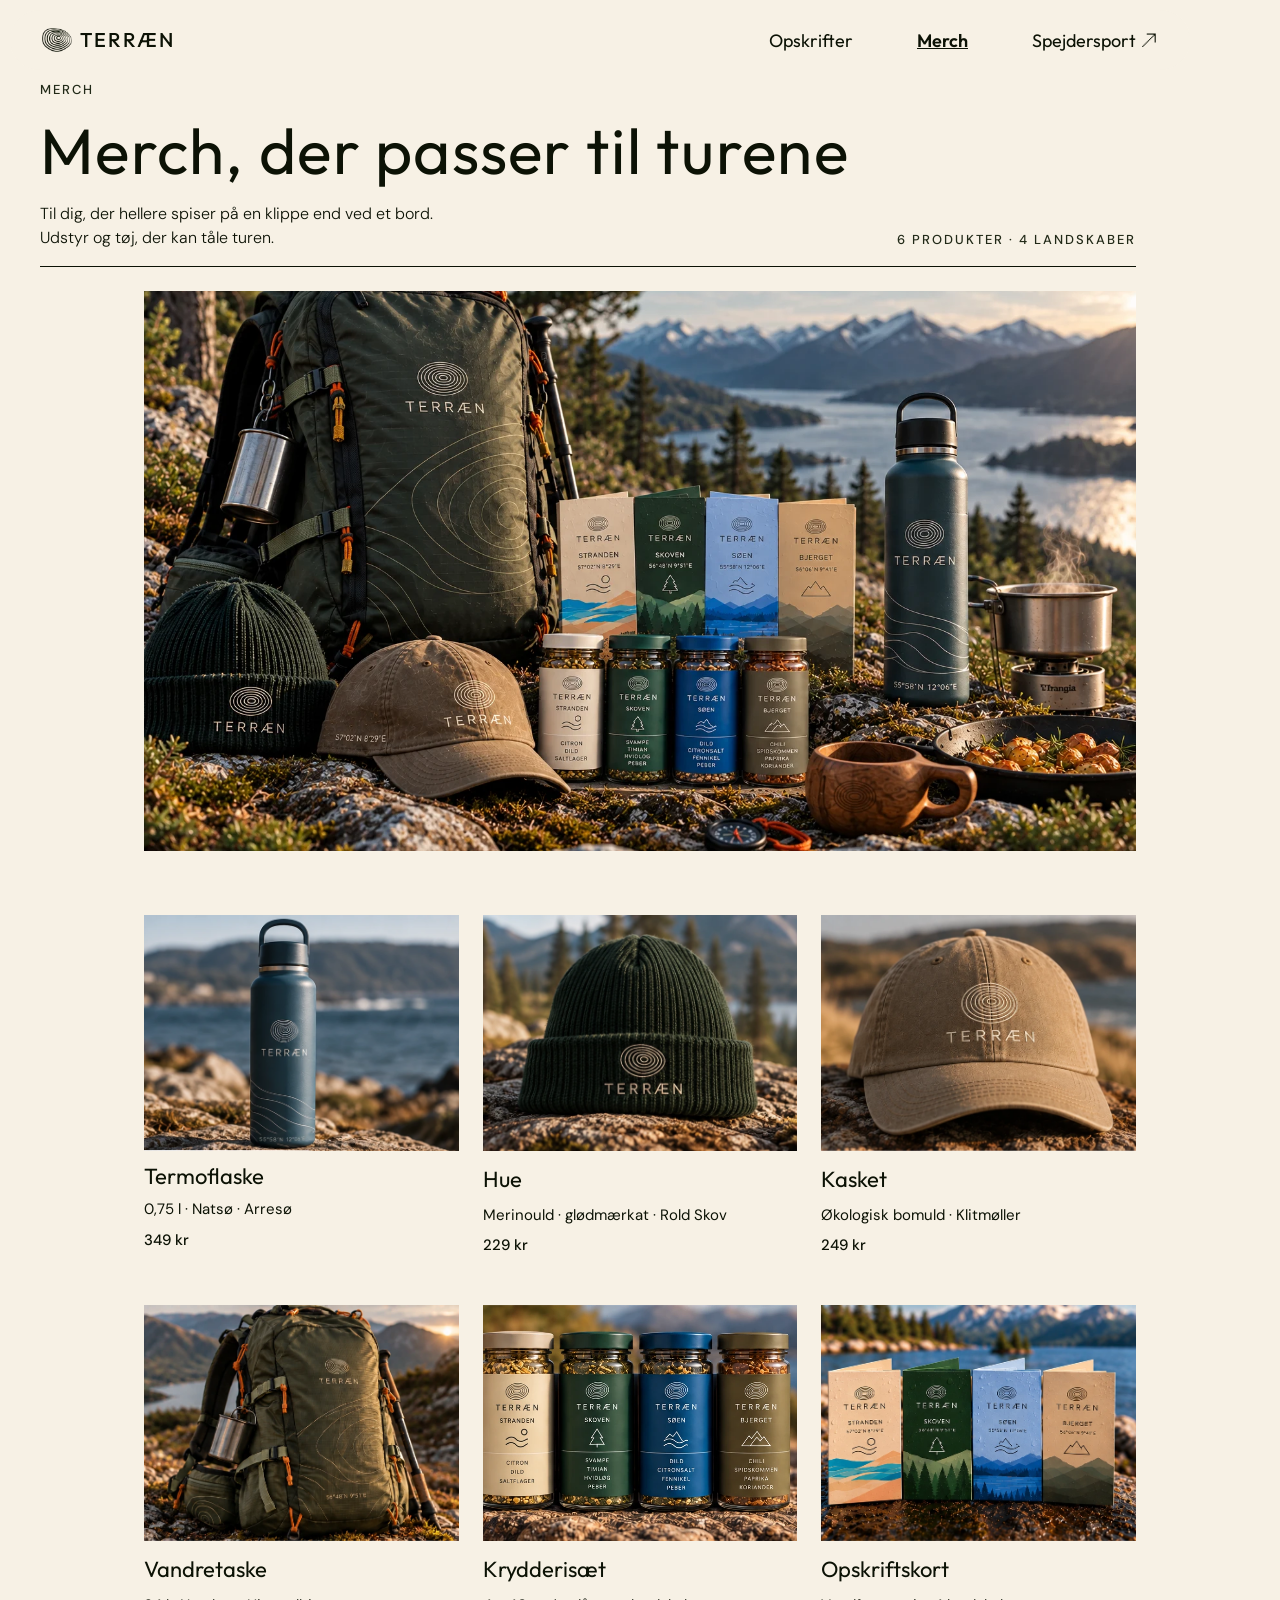
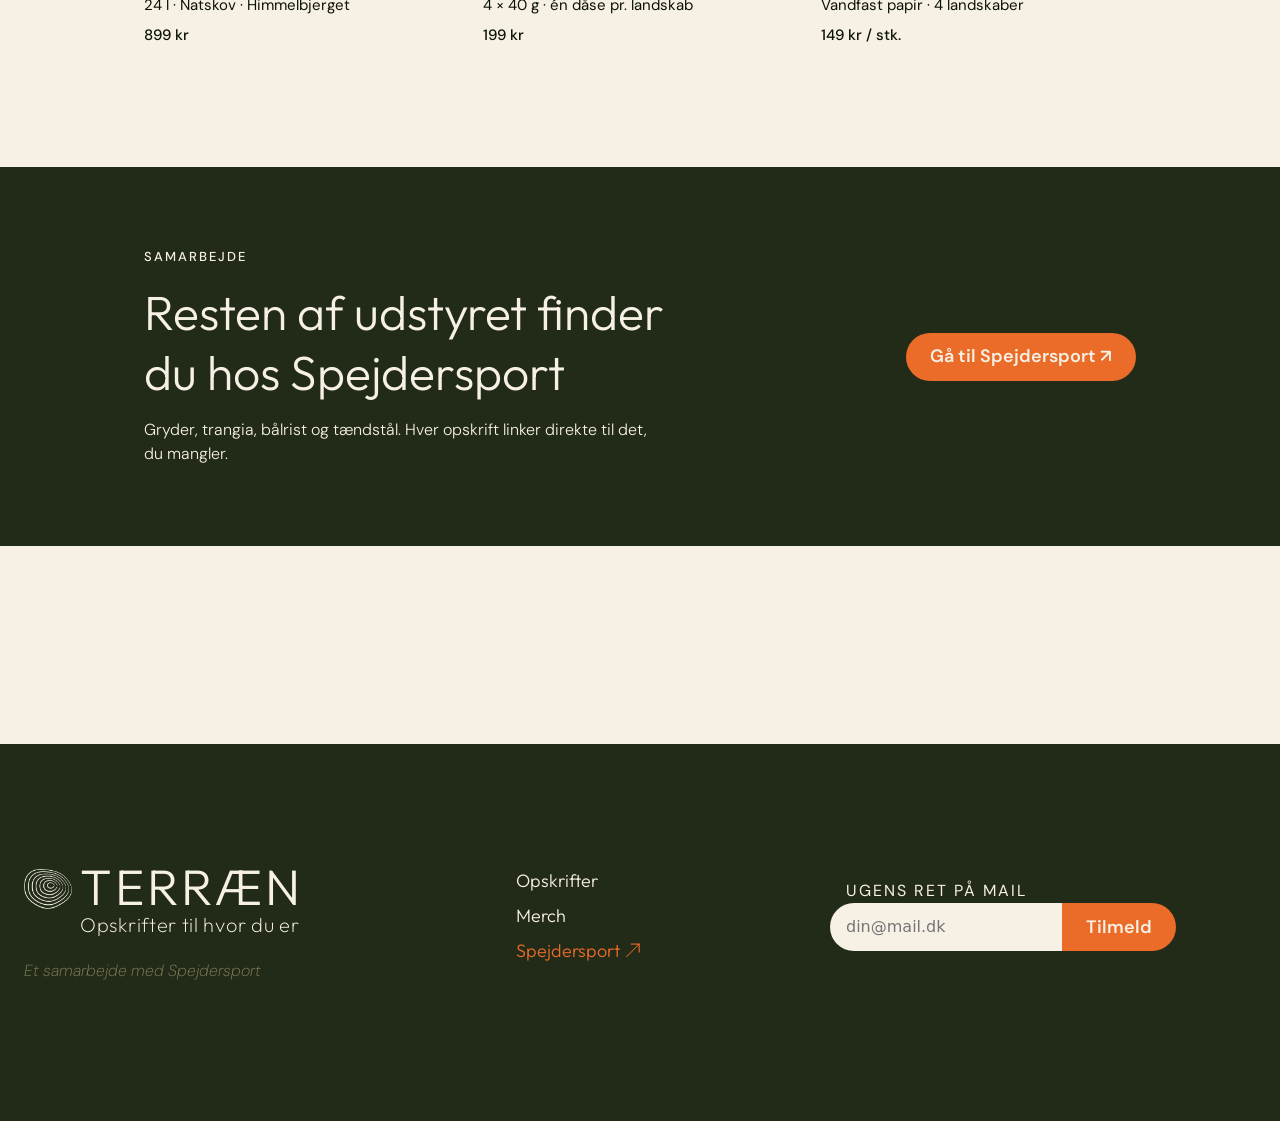
==== commit 67965812: "html valideret alle sider" ====
--- a/merch.html
+++ b/merch.html
@@ -61,7 +61,7 @@
       <li class="merch-kort">
         <a href="merchprodukt.html?id=3">
           <img class="merch-kort-billede" src="imgs/merch/termoflaske-1.webp" alt="Termoflaske">
-          <h3 class="merch-kort-navn">Termoflaske</h3>
+          <h2 class="merch-kort-navn">Termoflaske</h2>
           <p class="merch-kort-tekst">0,75 l · Natsø · Arresø</p>
           <p class="merch-kort-pris">349 kr</p>
         </a>
--- a/css/general.css
+++ b/css/general.css
@@ -165,7 +165,7 @@
   text-decoration: underline;
 }
 header {
-  position: sticky;
+  position: absolute;
   max-width: 1200px;
   width: 100%;
   justify-self: center;
--- a/css/merch.css
+++ b/css/merch.css
@@ -21,7 +21,7 @@
   display: flex;
   flex-direction: column;
   gap: 16px;
-  padding: 40px var(--side-margin) 24px;
+  padding: 80px var(--side-margin) 24px 40px;
 }
 
 .merch-titel {
@@ -120,7 +120,9 @@
   background-color: var(--color-light);
   color: var(--color-green900);
 }
-
+footer {
+  margin: 0;
+}
 /* ---------- Desktop ---------- */
 
 @media (min-width: 1200px) {
@@ -128,9 +130,6 @@
     --side-margin: 144px;
   }
 
-  .merch-intro {
-    padding-top: 60px;
-  }
   .merch-titel {
     font-size: 64px;
   }
